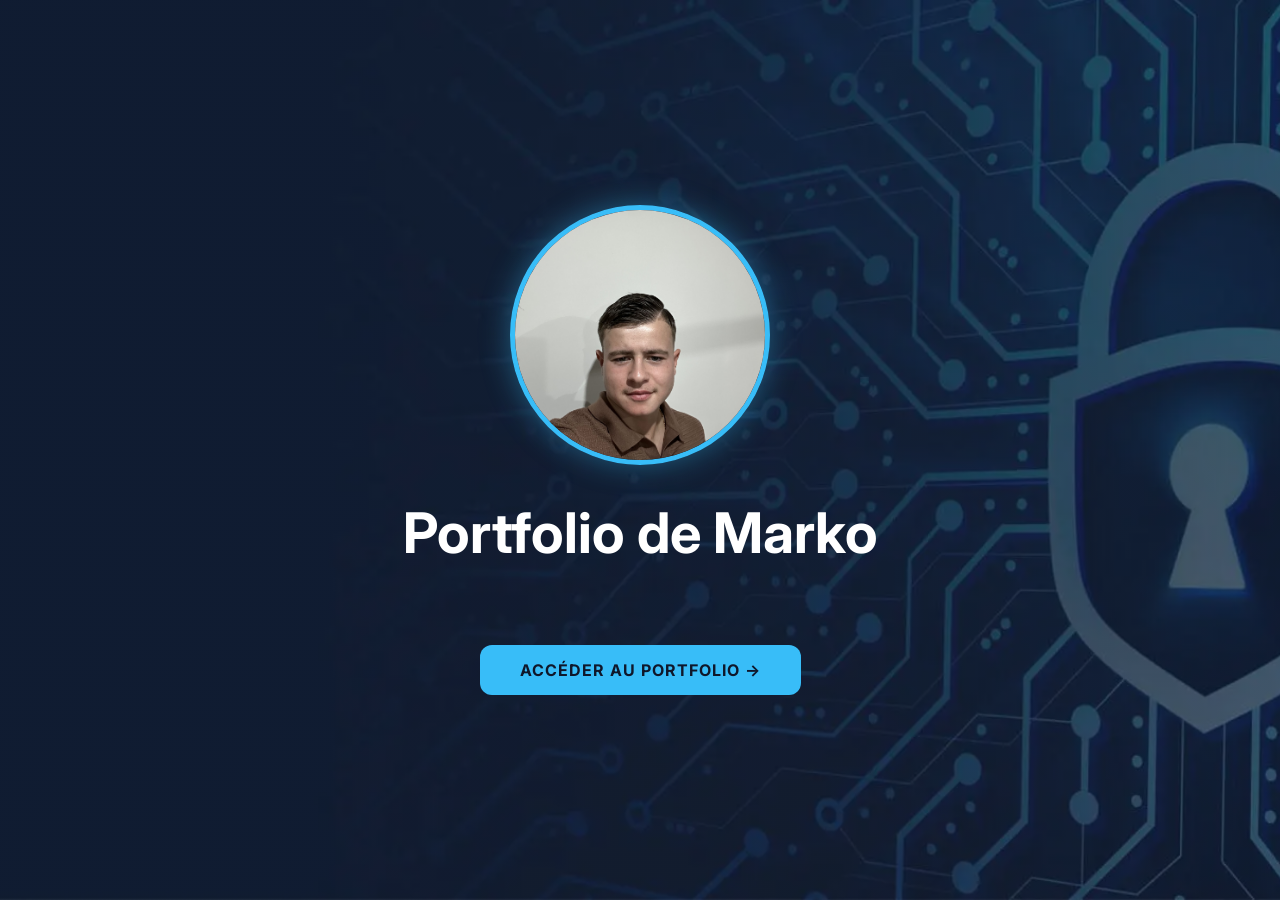
==== bienvenue.html @ 3e551cb9 "ajout animation à l'entrée de la page d'acceuil" ====
<!DOCTYPE html>
<html lang="fr">
<head>
    <meta charset="UTF-8">
    <meta name="viewport" content="width=device-width, initial-scale=1.0">
    <title>Bienvenue | Marko</title>
    <link rel="stylesheet" href="CSS/style.css">
    <link rel="stylesheet" href="CSS/bienvenue.css">
    <link href="https://fonts.googleapis.com/css2?family=Inter:wght@400;700&display=swap" rel="stylesheet">
</head>
<body>

    <div class="welcome-wrapper" id="bg-wrapper">
        <div class="welcome-content" id="content-to-fade">
            <img src="IMAGE/IMG_2701.jpg" alt="Photo de Marko" class="welcome-photo" id="photo-zoom">
            
            <h1 class="welcome-title">Portfolio de Marko</h1>
            
            <a href="#" class="access-btn" onclick="runTransition(event)">Accéder au portfolio →</a>
        </div>
    </div>

    <script>
        function runTransition(e) {
            e.preventDefault(); // Empêche le saut de page immédiat
            
            const photo = document.getElementById('photo-zoom');
            const content = document.getElementById('content-to-fade');
            
            // On lance l'animation de zoom
            photo.classList.add('active-zoom');
            // On fait disparaître le texte
            content.classList.add('fade-out-content');

            // On attend 800ms (la durée du zoom) avant de changer de page
            setTimeout(() => {
                window.location.href = "index.html";
            }, 800);
        }
    </script>

</body>
</html>
---- CSS/style.css ----
body {
    background-image: url('../IMAGE/Cybersecurity-strategy-services-cloud4c-webpage-1.webp');
    background-size: cover;
    background-position: center;
    background-attachment: fixed;
    background-repeat: no-repeat;
    margin: 0;
    min-height: 100vh;
    font-family: 'Inter', sans-serif;
    color: white;
}

/* Conteneur pour organiser les cartes sur la page */
.page-wrapper {
    display: flex;
    flex-direction: column;
    justify-content: space-between; /* Espace entre le haut et le bas */
    padding: 50px;
    box-sizing: border-box;
    min-height: 100vh;
}

/* Style commun pour toutes les cases transparentes */
.glass-card {
    background: rgba(15, 23, 42, 0.4);
    backdrop-filter: blur(15px);
    -webkit-backdrop-filter: blur(15px);
    border: 1px solid rgba(255, 255, 255, 0.2);
    border-radius: 25px;
    padding: 30px;
    box-shadow: 0 8px 32px 0 rgba(0, 0, 0, 0.5);
}

/* Placement spécifique pour la carte profil (centrée en haut) */
.profile-card {
    align-self: center;
    max-width: 900px;
    width: 100%;
}

/* Placement spécifique pour la carte À propos (bas gauche) */
.about-card {
    align-self: flex-start; /* Aligné à gauche */
    max-width: 450px; /* Plus petite que la principale */
    margin-top: 40px;
}

/* Typographie pour la nouvelle case */
.about-card h2 {
    color: #38bdf8;
    margin-top: 0;
    font-size: 1.5rem;
}

.about-card p {
    line-height: 1.6;
    font-size: 1rem;
    color: rgba(255, 255, 255, 0.9);
}

/* === GARDER TON LAYOUT EXISTANT === */
.main-layout {
    display: flex;
    align-items: center;
    gap: 40px;
}

.profile-img {
    width: 180px;
    height: 180px;
    border-radius: 50%;
    border: 3px solid #38bdf8;
    object-fit: cover;
}

.welcome-text { font-size: 2.5rem; margin: 0; }
.tagline { color: #38bdf8; margin-bottom: 20px; }

.links { display: flex; gap: 15px; }
.btn { text-decoration: none; padding: 10px 20px; border-radius: 10px; font-weight: 600; transition: 0.3s; }
.btn-primary { background: #38bdf8; color: #0f172a; }
.btn-secondary { border: 1px solid white; color: white; }

/* Responsive */
@media (max-width: 768px) {
    .main-layout { flex-direction: column; text-align: center; }
    .about-card { align-self: center; text-align: center; }
}

.btn-more {
    display: inline-block;
    margin-top: 15px;
    color: #38bdf8;
    text-decoration: none;
    font-weight: 700;
    font-size: 0.9rem;
    text-transform: uppercase;
    letter-spacing: 1px;
    transition: all 0.3s ease;
}

.btn-more:hover {
    color: #ffffff;
    text-shadow: 0 0 10px #38bdf8;
    transform: translateX(5px); /* Petit décalage vers la droite */
}
---- CSS/bienvenue.css ----
/* === FOND ET MISE EN PAGE === */
.welcome-wrapper {
    height: 100vh;
    display: flex;
    justify-content: center;
    align-items: center;
    /* Ton image de fond avec un léger voile sombre pour la lisibilité */
    background: linear-gradient(rgba(15, 23, 42, 0.6), rgba(15, 23, 42, 0.6)), 
                url('../IMAGE/image_158ffe.jpg') no-repeat center center fixed;
    background-size: cover;
    transition: opacity 0.6s ease-in-out; /* La transition de fondu est ici */
    opacity: 1;
}

.welcome-content {
    text-align: center;
}

/* === PHOTO ET TITRE === */
.welcome-photo {
    width: 250px;
    height: 250px;
    border-radius: 50%;
    border: 5px solid #38bdf8;
    object-fit: cover;
    box-shadow: 0 0 30px rgba(56, 189, 248, 0.4);
}

.welcome-title {
    margin-top: 30px;
    font-size: 3.5rem;
    color: white;
    font-weight: 700;
}

/* === BOUTON === */
.access-btn {
    display: inline-block;
    margin-top: 40px;
    padding: 15px 40px;
    background-color: #38bdf8;
    color: #0f172a;
    text-decoration: none;
    font-weight: 700;
    border-radius: 12px;
    text-transform: uppercase;
    letter-spacing: 1px;
    transition: transform 0.3s ease, box-shadow 0.3s ease;
}

.access-btn:hover {
    transform: translateY(-3px);
    box-shadow: 0 10px 20px rgba(56, 189, 248, 0.5);
}

/* === L'ANIMATION DE FONDU (déclenchée par JS) === */
.fade-exit {
    opacity: 0 !important;
    pointer-events: none; /* Désactive les clics pendant le fondu */
}
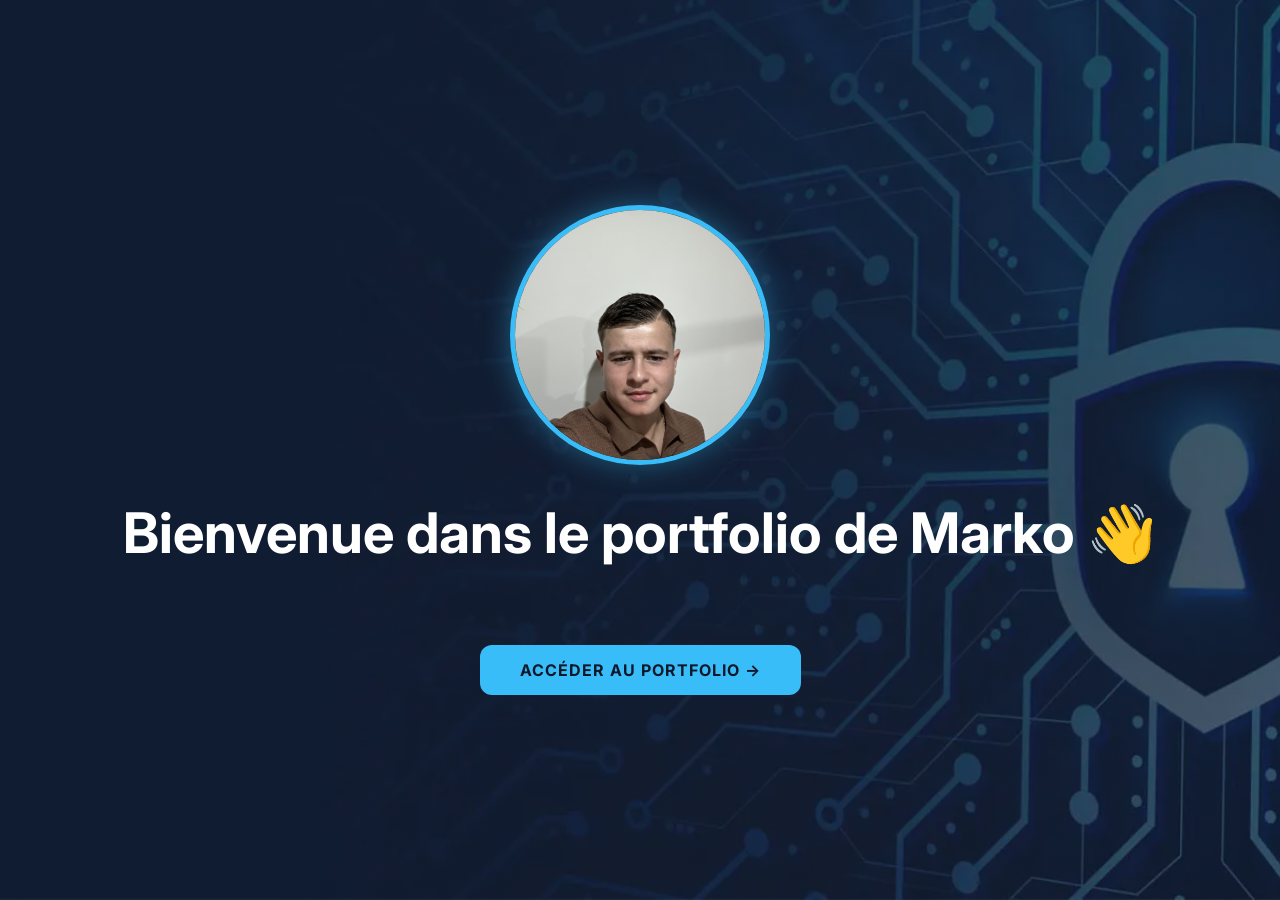
==== commit e57a26a8: "début de la page projet C++" ====
--- a/bienvenue.html
+++ b/bienvenue.html
@@ -14,7 +14,7 @@
         <div class="welcome-content" id="content-to-fade">
             <img src="IMAGE/IMG_2701.jpg" alt="Photo de Marko" class="welcome-photo" id="photo-zoom">
             
-            <h1 class="welcome-title">Portfolio de Marko</h1>
+            <h1 class="welcome-title">Bienvenue dans le portfolio de Marko 👋</h1>
             
             <a href="#" class="access-btn" onclick="runTransition(event)">Accéder au portfolio →</a>
         </div>
--- a/CSS/style.css
+++ b/CSS/style.css
@@ -10,17 +10,18 @@
     color: white;
 }
 
-/* Conteneur pour organiser les cartes sur la page */
+/* --- LE CONTENEUR QUI CENTRE TOUT --- */
 .page-wrapper {
     display: flex;
     flex-direction: column;
-    justify-content: space-between; /* Espace entre le haut et le bas */
+    align-items: center; /* CENTRE TOUT HORIZONTALEMENT */
     padding: 50px;
     box-sizing: border-box;
     min-height: 100vh;
+    gap: 30px; /* Espace régulier entre ton profil, tes projets et tes cartes */
 }
 
-/* Style commun pour toutes les cases transparentes */
+/* Style commun "Glassmorphism" */
 .glass-card {
     background: rgba(15, 23, 42, 0.4);
     backdrop-filter: blur(15px);
@@ -29,78 +30,92 @@
     border-radius: 25px;
     padding: 30px;
     box-shadow: 0 8px 32px 0 rgba(0, 0, 0, 0.5);
+    width: 100%; /* Pour que max-width fonctionne bien */
+    box-sizing: border-box;
 }
 
-/* Placement spécifique pour la carte profil (centrée en haut) */
+/* Carte profil (Haut) */
 .profile-card {
-    align-self: center;
     max-width: 900px;
-    width: 100%;
 }
 
-/* Placement spécifique pour la carte À propos (bas gauche) */
-.about-card {
-    align-self: flex-start; /* Aligné à gauche */
-    max-width: 450px; /* Plus petite que la principale */
-    margin-top: 40px;
+/* === SECTION PROJETS ACADÉMIQUES (MILIEU) === */
+.projects-container {
+    max-width: 900px; /* Même largeur que le profil pour être bien aligné */
 }
 
-/* Typographie pour la nouvelle case */
-.about-card h2 {
+.projects-container h2 {
     color: #38bdf8;
     margin-top: 0;
-    font-size: 1.5rem;
+    font-size: 1.8rem;
 }
 
-.about-card p {
-    line-height: 1.6;
-    font-size: 1rem;
-    color: rgba(255, 255, 255, 0.9);
+.projects-list {
+    list-style: none;
+    padding: 0;
+    margin: 0;
 }
 
-/* === GARDER TON LAYOUT EXISTANT === */
-.main-layout {
-    display: flex;
-    align-items: center;
-    gap: 40px;
+.projects-list li {
+    padding: 15px;
+    border-bottom: 1px solid rgba(255, 255, 255, 0.1);
+    transition: background 0.3s ease;
 }
 
+.projects-list li:last-child { border-bottom: none; }
+
+.projects-list li:hover {
+    background: rgba(56, 189, 248, 0.1);
+    border-radius: 10px;
+}
+
+.projects-list a {
+    color: white;
+    text-decoration: none;
+    font-size: 1.1rem;
+    display: block;
+}
+
+/* === LES DEUX CARTES DU BAS (CÔTE À CÔTE) === */
+.cards-container {
+    display: flex;
+    flex-direction: row;
+    gap: 25px;
+    width: 100%;
+    max-width: 900px;
+}
+
+.about-card {
+    flex: 1; /* Les deux cartes prennent la même place */
+}
+
+.about-card h2 { color: #38bdf8; margin-top: 0; }
+
+/* === ÉLÉMENTS INTERNES === */
+.main-layout { display: flex; align-items: center; gap: 40px; }
+
 .profile-img {
-    width: 180px;
-    height: 180px;
-    border-radius: 50%;
-    border: 3px solid #38bdf8;
+    width: 180px; height: 180px;
+    border-radius: 50%; border: 3px solid #38bdf8;
     object-fit: cover;
 }
 
 .welcome-text { font-size: 2.5rem; margin: 0; }
 .tagline { color: #38bdf8; margin-bottom: 20px; }
 
-.links { display: flex; gap: 15px; }
-.btn { text-decoration: none; padding: 10px 20px; border-radius: 10px; font-weight: 600; transition: 0.3s; }
+.btn { text-decoration: none; padding: 10px 20px; border-radius: 10px; font-weight: 600; transition: 0.3s; display: inline-block; }
 .btn-primary { background: #38bdf8; color: #0f172a; }
-.btn-secondary { border: 1px solid white; color: white; }
+
+.btn-more {
+    display: inline-block; margin-top: 15px; color: #38bdf8;
+    text-decoration: none; font-weight: 700; text-transform: uppercase;
+    transition: 0.3s;
+}
+
+.btn-more:hover { transform: translateX(5px); color: white; }
 
 /* Responsive */
-@media (max-width: 768px) {
-    .main-layout { flex-direction: column; text-align: center; }
-    .about-card { align-self: center; text-align: center; }
-}
-
-.btn-more {
-    display: inline-block;
-    margin-top: 15px;
-    color: #38bdf8;
-    text-decoration: none;
-    font-weight: 700;
-    font-size: 0.9rem;
-    text-transform: uppercase;
-    letter-spacing: 1px;
-    transition: all 0.3s ease;
-}
-
-.btn-more:hover {
-    color: #ffffff;
-    text-shadow: 0 0 10px #38bdf8;
-    transform: translateX(5px); /* Petit décalage vers la droite */
+@media (max-width: 850px) {
+    .main-layout, .cards-container { flex-direction: column; text-align: center; }
+    .about-card { width: 100%; }
 }
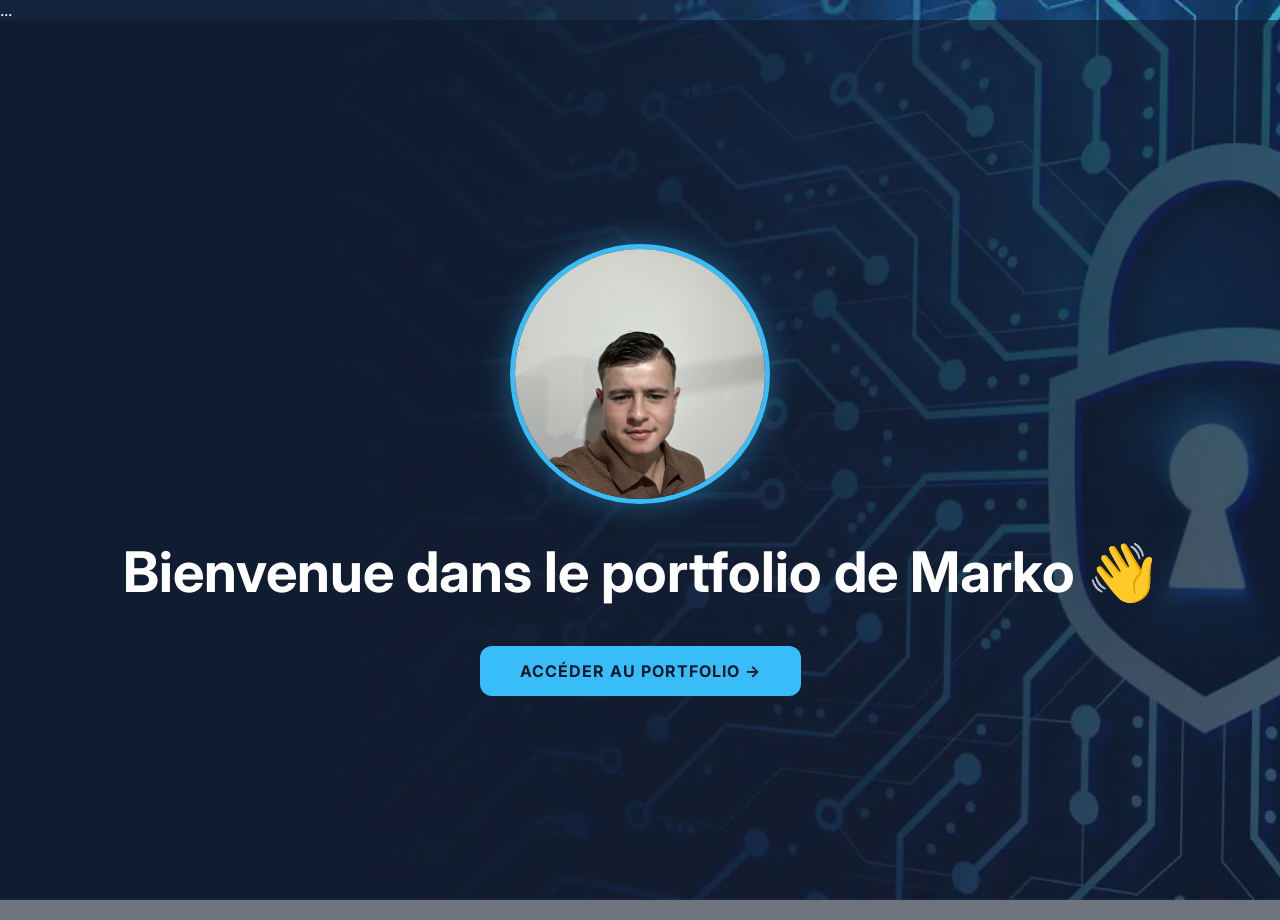
==== commit b727918c: "adaptation du site pour format mobile" ====
--- a/bienvenue.html
+++ b/bienvenue.html
@@ -2,6 +2,17 @@
 <html lang="fr">
 <head>
     <meta charset="UTF-8">
+    <!DOCTYPE html>
+<html lang="fr">
+<head>
+    <meta charset="UTF-8">
+    <meta name="viewport" content="width=device-width, initial-scale=1.0">
+    
+    <title>Projet Réseau | Marko</title>
+    <link rel="stylesheet" href="../CSS/projet-reseau.css">
+</head>
+<body>
+...
     <meta name="viewport" content="width=device-width, initial-scale=1.0">
     <title>Bienvenue | Marko</title>
     <link rel="stylesheet" href="CSS/style.css">
--- a/CSS/projet-reseau.css
+++ b/CSS/projet-reseau.css
@@ -0,0 +1,77 @@
+/* --- STYLE RÉSEAU --- */
+body {
+    background-image: url('../IMAGE/Cybersecurity-strategy-services-cloud4c-webpage-1.webp');
+    background-size: cover;
+    background-position: center;
+    background-attachment: fixed;
+    margin: 0;
+    font-family: 'Inter', sans-serif;
+    color: white;
+}
+
+.page-wrapper {
+    max-width: 1100px;
+    margin: 0 auto;
+    padding: 40px 20px;
+    display: flex;
+    flex-direction: column;
+    gap: 30px;
+}
+
+.glass-card {
+    background: rgba(15, 23, 42, 0.65);
+    backdrop-filter: blur(15px);
+    border: 1px solid rgba(255, 255, 255, 0.1);
+    border-radius: 20px;
+    padding: 35px;
+}
+
+h1 { font-size: 3rem; text-align: center; margin: 0; color: #fff; }
+h2 { color: #38bdf8; font-size: 1.8rem; margin-bottom: 20px; border-left: 5px solid #38bdf8; padding-left: 15px; }
+.subtitle { text-align: center; color: #38bdf8; font-weight: bold; margin-bottom: 30px; }
+
+/* Grille de stats technique */
+.stats-grid {
+    display: grid;
+    grid-template-columns: repeat(auto-fit, minmax(200px, 1fr));
+    gap: 15px;
+    margin-top: 20px;
+}
+
+.stat-item {
+    background: rgba(56, 189, 248, 0.1);
+    border: 1px solid rgba(56, 189, 248, 0.3);
+    padding: 15px;
+    border-radius: 10px;
+    text-align: center;
+    font-size: 0.9rem;
+}
+
+.intro-box { font-style: italic; border-bottom: 1px solid rgba(255,255,255,0.1); padding-bottom: 20px; }
+
+/* Images */
+.img-full { width: 100%; border-radius: 15px; margin-top: 20px; box-shadow: 0 10px 30px rgba(0,0,0,0.5); }
+.img-responsive { width: 100%; border-radius: 10px; }
+.split-content { display: flex; gap: 40px; align-items: center; }
+
+/* Code */
+.code-block {
+    background: #011627;
+    color: #d6deeb;
+    padding: 20px;
+    border-radius: 12px;
+    border-left: 4px solid #38bdf8;
+    font-family: 'Courier New', monospace;
+    font-size: 0.9rem;
+}
+
+.alert-box {
+    background: rgba(34, 197, 94, 0.1);
+    border: 1px solid #22c55e;
+    padding: 15px;
+    border-radius: 10px;
+    margin-top: 20px;
+    color: #4ade80;
+}
+
+.btn-back { color: #38bdf8; text-decoration: none; font-weight: bold; }
